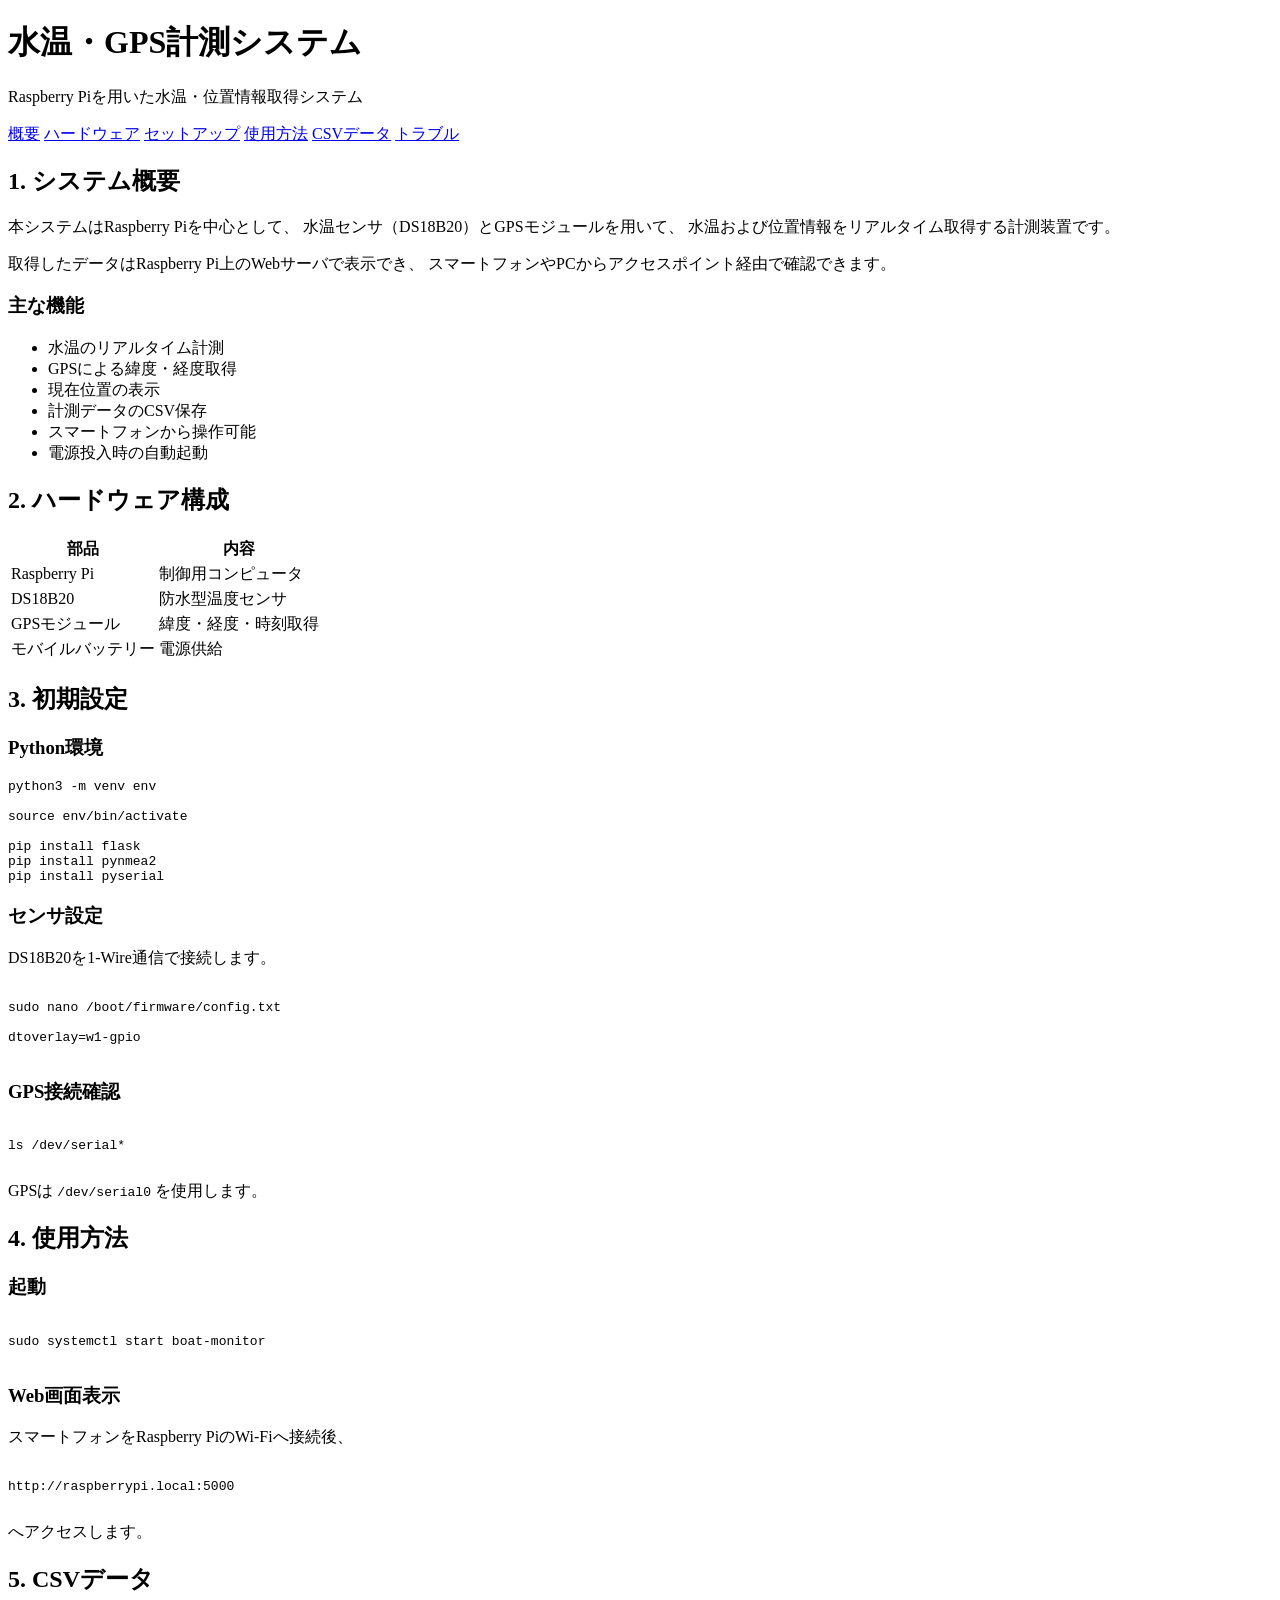
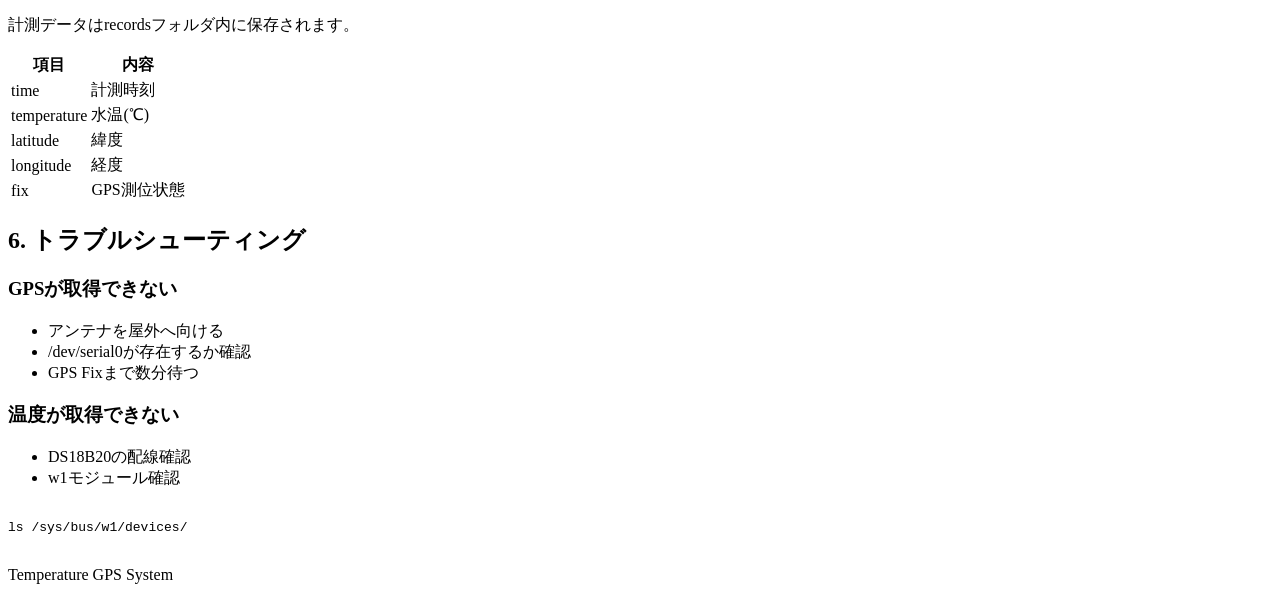
==== docs/index.html @ 9bcb3d68 "サイト作成 This file contains the complete HTML structure and content for the 水温・GPS計測システム説明書, including " ====
<!DOCTYPE html>
<html lang="ja">

<head>
<meta charset="UTF-8">
<meta name="viewport" content="width=device-width, initial-scale=1.0">

<title>
水温・GPS計測システム 説明書
</title>

<link rel="stylesheet" href="style.css">

</head>


<body>


<header>

<h1>
水温・GPS計測システム
</h1>

<p>
Raspberry Piを用いた水温・位置情報取得システム
</p>

</header>



<nav>

<a href="#overview">概要</a>
<a href="#hardware">ハードウェア</a>
<a href="#setup">セットアップ</a>
<a href="#operation">使用方法</a>
<a href="#csv">CSVデータ</a>
<a href="#trouble">トラブル</a>

</nav>




<section id="overview">

<h2>1. システム概要</h2>


<p>
本システムはRaspberry Piを中心として、
水温センサ（DS18B20）とGPSモジュールを用いて、
水温および位置情報をリアルタイム取得する計測装置です。
</p>


<p>
取得したデータはRaspberry Pi上のWebサーバで表示でき、
スマートフォンやPCからアクセスポイント経由で確認できます。
</p>


<h3>主な機能</h3>

<ul>

<li>水温のリアルタイム計測</li>

<li>GPSによる緯度・経度取得</li>

<li>現在位置の表示</li>

<li>計測データのCSV保存</li>

<li>スマートフォンから操作可能</li>

<li>電源投入時の自動起動</li>

</ul>


</section>





<section id="hardware">


<h2>2. ハードウェア構成</h2>


<table>

<tr>
<th>部品</th>
<th>内容</th>
</tr>


<tr>
<td>Raspberry Pi</td>
<td>制御用コンピュータ</td>
</tr>


<tr>
<td>DS18B20</td>
<td>防水型温度センサ</td>
</tr>


<tr>
<td>GPSモジュール</td>
<td>緯度・経度・時刻取得</td>
</tr>


<tr>
<td>モバイルバッテリー</td>
<td>電源供給</td>
</tr>


</table>


</section>





<section id="setup">


<h2>3. 初期設定</h2>


<h3>Python環境</h3>


<pre>
python3 -m venv env

source env/bin/activate

pip install flask
pip install pynmea2
pip install pyserial
</pre>



<h3>センサ設定</h3>

<p>
DS18B20を1-Wire通信で接続します。
</p>


<pre>

sudo nano /boot/firmware/config.txt

dtoverlay=w1-gpio

</pre>



<h3>GPS接続確認</h3>


<pre>

ls /dev/serial*

</pre>


GPSは
<code>/dev/serial0</code>
を使用します。


</section>






<section id="operation">


<h2>4. 使用方法</h2>


<h3>起動</h3>


<pre>

sudo systemctl start boat-monitor

</pre>


<h3>Web画面表示</h3>


<p>

スマートフォンをRaspberry PiのWi-Fiへ接続後、

</p>


<pre>

http://raspberrypi.local:5000

</pre>


へアクセスします。


</section>






<section id="csv">


<h2>5. CSVデータ</h2>


<p>
計測データはrecordsフォルダ内に保存されます。
</p>


<table>


<tr>
<th>項目</th>
<th>内容</th>
</tr>


<tr>
<td>time</td>
<td>計測時刻</td>
</tr>


<tr>
<td>temperature</td>
<td>水温(℃)</td>
</tr>


<tr>
<td>latitude</td>
<td>緯度</td>
</tr>


<tr>
<td>longitude</td>
<td>経度</td>
</tr>


<tr>
<td>fix</td>
<td>GPS測位状態</td>
</tr>


</table>


</section>






<section id="trouble">


<h2>6. トラブルシューティング</h2>


<h3>GPSが取得できない</h3>


<ul>

<li>アンテナを屋外へ向ける</li>

<li>/dev/serial0が存在するか確認</li>

<li>GPS Fixまで数分待つ</li>

</ul>



<h3>温度が取得できない</h3>


<ul>

<li>DS18B20の配線確認</li>

<li>w1モジュール確認</li>

</ul>



<pre>

ls /sys/bus/w1/devices/

</pre>



</section>




<footer>

<p>
Temperature GPS System
</p>

</footer>


</body>

</html>
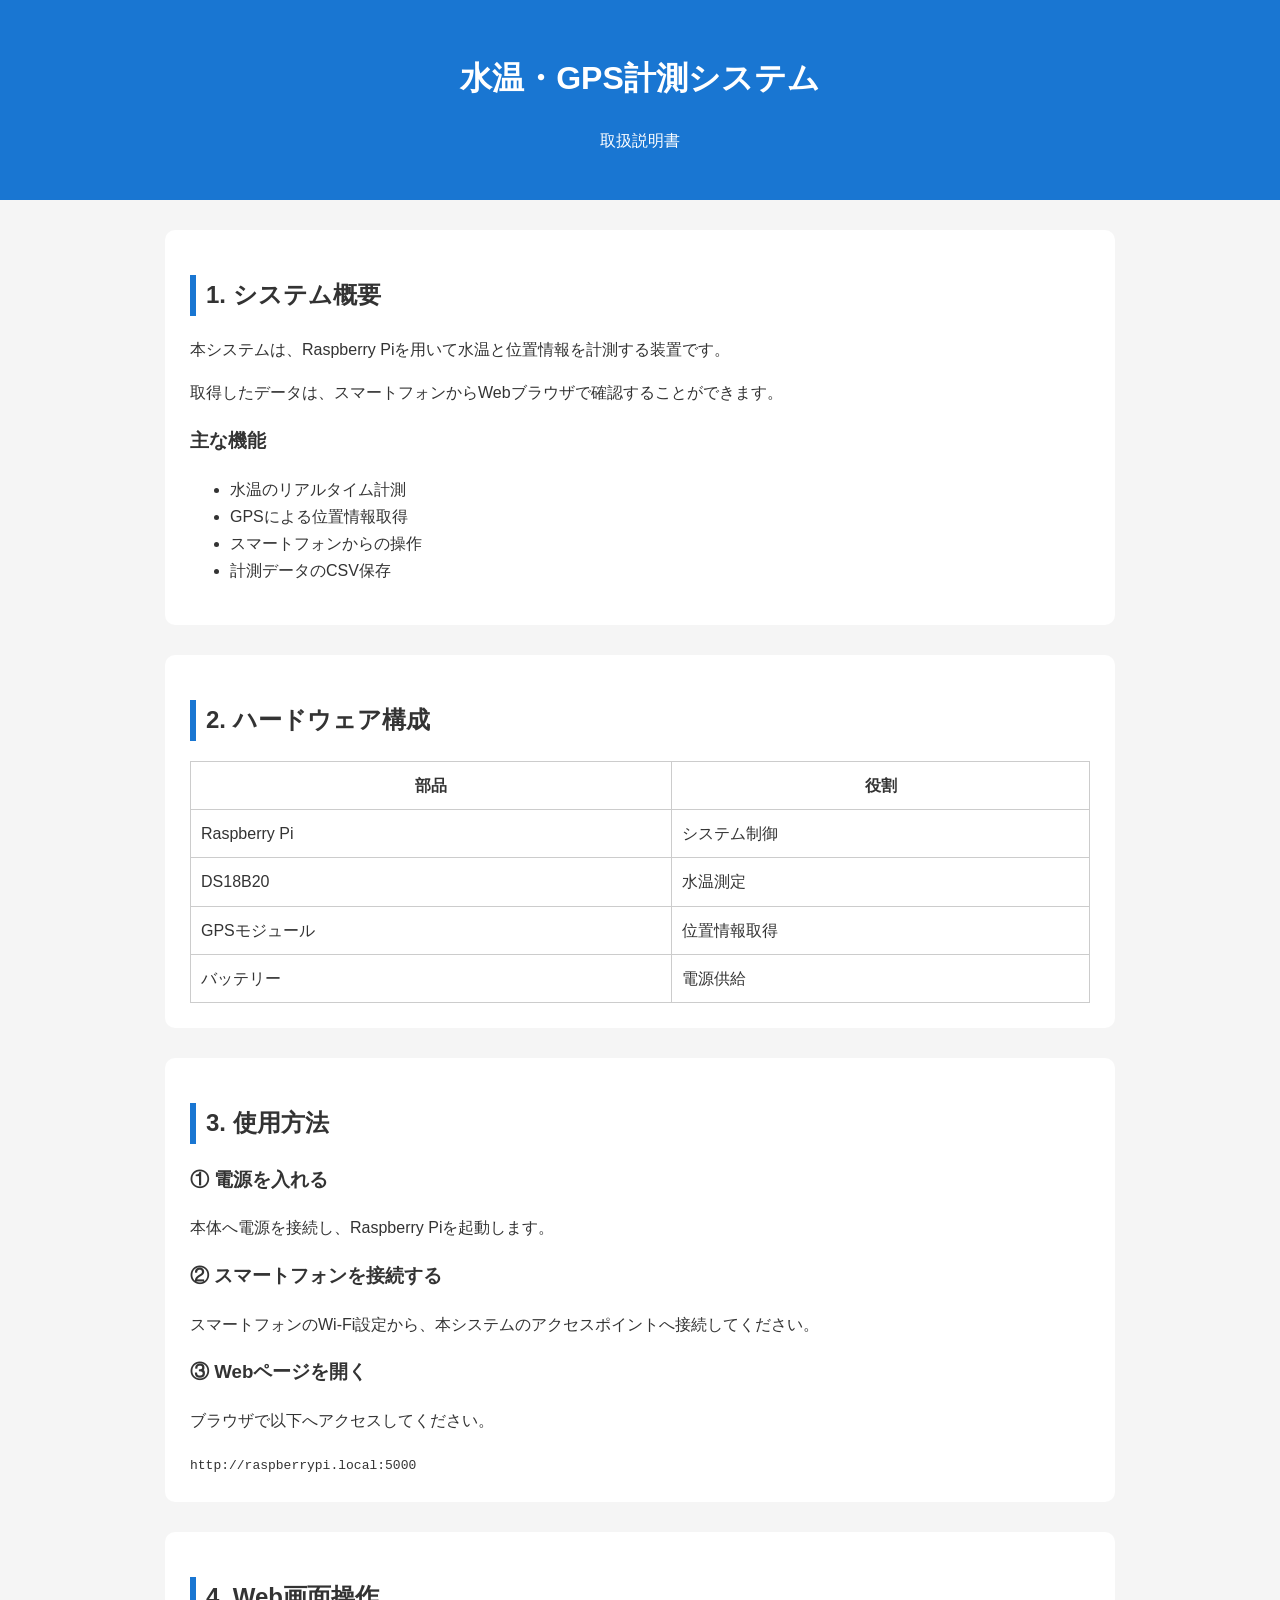
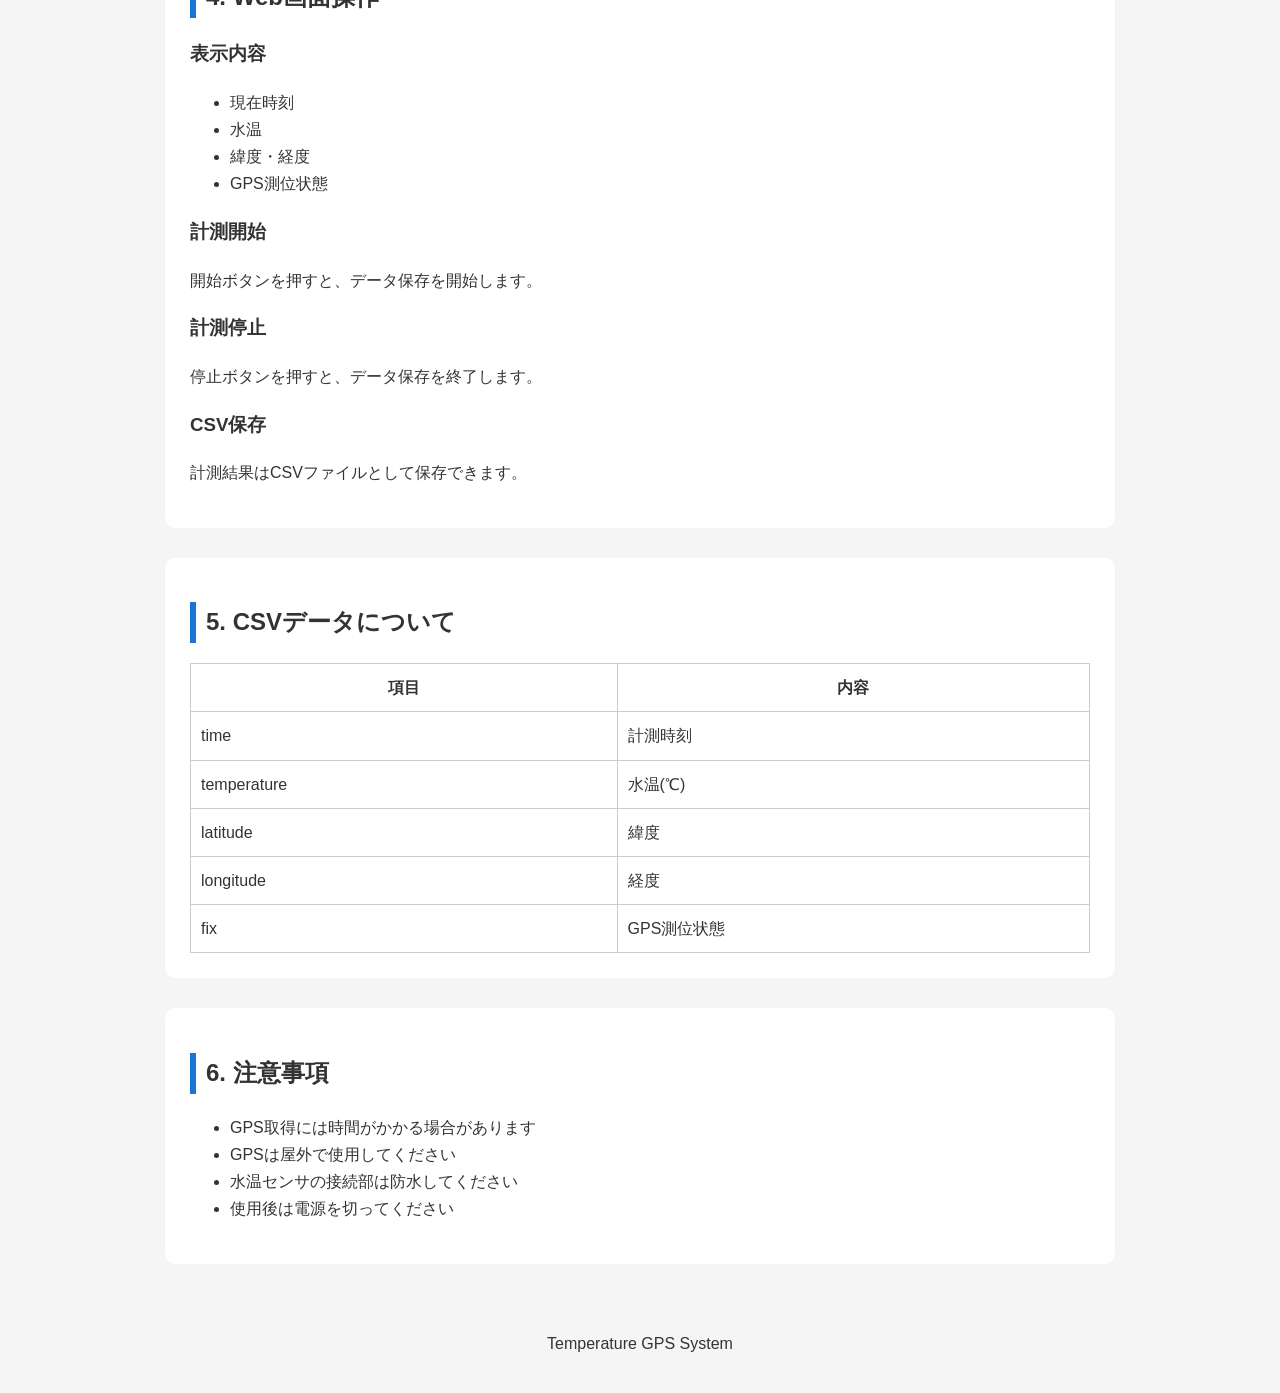
==== commit bd42b70d: "システムの説明から使用法の説明書へ変更" ====
--- a/docs/index.html
+++ b/docs/index.html
@@ -2,11 +2,12 @@
 <html lang="ja">
 
 <head>
+
 <meta charset="UTF-8">
 <meta name="viewport" content="width=device-width, initial-scale=1.0">
 
 <title>
-水温・GPS計測システム 説明書
+水温・GPS計測システム 取扱説明書
 </title>
 
 <link rel="stylesheet" href="style.css">
@@ -24,42 +25,28 @@
 </h1>
 
 <p>
-Raspberry Piを用いた水温・位置情報取得システム
+取扱説明書
 </p>
 
 </header>
 
 
 
-<nav>
-
-<a href="#overview">概要</a>
-<a href="#hardware">ハードウェア</a>
-<a href="#setup">セットアップ</a>
-<a href="#operation">使用方法</a>
-<a href="#csv">CSVデータ</a>
-<a href="#trouble">トラブル</a>
-
-</nav>
-
-
-
-
-<section id="overview">
+<main>
+
+
+<section>
 
 <h2>1. システム概要</h2>
 
 
 <p>
-本システムはRaspberry Piを中心として、
-水温センサ（DS18B20）とGPSモジュールを用いて、
-水温および位置情報をリアルタイム取得する計測装置です。
-</p>
-
-
-<p>
-取得したデータはRaspberry Pi上のWebサーバで表示でき、
-スマートフォンやPCからアクセスポイント経由で確認できます。
+本システムは、Raspberry Piを用いて水温と位置情報を計測する装置です。
+</p>
+
+
+<p>
+取得したデータは、スマートフォンからWebブラウザで確認することができます。
 </p>
 
 
@@ -69,16 +56,12 @@
 
 <li>水温のリアルタイム計測</li>
 
-<li>GPSによる緯度・経度取得</li>
-
-<li>現在位置の表示</li>
+<li>GPSによる位置情報取得</li>
+
+<li>スマートフォンからの操作</li>
 
 <li>計測データのCSV保存</li>
 
-<li>スマートフォンから操作可能</li>
-
-<li>電源投入時の自動起動</li>
-
 </ul>
 
 
@@ -88,203 +71,266 @@
 
 
 
-<section id="hardware">
-
+<section>
 
 <h2>2. ハードウェア構成</h2>
 
 
 <table>
 
-<tr>
-<th>部品</th>
-<th>内容</th>
-</tr>
-
-
-<tr>
-<td>Raspberry Pi</td>
-<td>制御用コンピュータ</td>
-</tr>
-
-
-<tr>
-<td>DS18B20</td>
-<td>防水型温度センサ</td>
-</tr>
-
-
-<tr>
-<td>GPSモジュール</td>
-<td>緯度・経度・時刻取得</td>
-</tr>
-
-
-<tr>
-<td>モバイルバッテリー</td>
-<td>電源供給</td>
+
+<tr>
+
+<th>
+部品
+</th>
+
+<th>
+役割
+</th>
+
+</tr>
+
+
+<tr>
+
+<td>
+Raspberry Pi
+</td>
+
+<td>
+システム制御
+</td>
+
+</tr>
+
+
+<tr>
+
+<td>
+DS18B20
+</td>
+
+<td>
+水温測定
+</td>
+
+</tr>
+
+
+<tr>
+
+<td>
+GPSモジュール
+</td>
+
+<td>
+位置情報取得
+</td>
+
+</tr>
+
+
+<tr>
+
+<td>
+バッテリー
+</td>
+
+<td>
+電源供給
+</td>
+
 </tr>
 
 
 </table>
 
 
-</section>
-
-
-
-
-
-<section id="setup">
-
-
-<h2>3. 初期設定</h2>
-
-
-<h3>Python環境</h3>
-
-
-<pre>
-python3 -m venv env
-
-source env/bin/activate
-
-pip install flask
-pip install pynmea2
-pip install pyserial
-</pre>
-
-
-
-<h3>センサ設定</h3>
-
-<p>
-DS18B20を1-Wire通信で接続します。
-</p>
-
-
-<pre>
-
-sudo nano /boot/firmware/config.txt
-
-dtoverlay=w1-gpio
-
-</pre>
-
-
-
-<h3>GPS接続確認</h3>
-
-
-<pre>
-
-ls /dev/serial*
-
-</pre>
-
-
-GPSは
-<code>/dev/serial0</code>
-を使用します。
-
-
-</section>
-
-
-
-
-
-
-<section id="operation">
-
-
-<h2>4. 使用方法</h2>
-
-
-<h3>起動</h3>
-
-
-<pre>
-
-sudo systemctl start boat-monitor
-
-</pre>
-
-
-<h3>Web画面表示</h3>
-
-
-<p>
-
-スマートフォンをRaspberry PiのWi-Fiへ接続後、
-
-</p>
-
-
-<pre>
-
+<!-- 後で装置写真を追加 -->
+
+
+</section>
+
+
+
+
+
+
+<section>
+
+<h2>3. 使用方法</h2>
+
+
+<h3>① 電源を入れる</h3>
+
+<p>
+本体へ電源を接続し、Raspberry Piを起動します。
+</p>
+
+
+
+<h3>② スマートフォンを接続する</h3>
+
+<p>
+スマートフォンのWi-Fi設定から、本システムのアクセスポイントへ接続してください。
+</p>
+
+
+
+<h3>③ Webページを開く</h3>
+
+<p>
+ブラウザで以下へアクセスしてください。
+</p>
+
+
+<code>
 http://raspberrypi.local:5000
-
-</pre>
-
-
-へアクセスします。
-
-
-</section>
-
-
-
-
-
-
-<section id="csv">
-
-
-<h2>5. CSVデータ</h2>
-
-
-<p>
-計測データはrecordsフォルダ内に保存されます。
-</p>
+</code>
+
+
+</section>
+
+
+
+
+
+
+<section>
+
+<h2>4. Web画面操作</h2>
+
+
+<h3>表示内容</h3>
+
+
+<ul>
+
+<li>現在時刻</li>
+
+<li>水温</li>
+
+<li>緯度・経度</li>
+
+<li>GPS測位状態</li>
+
+</ul>
+
+
+
+<h3>計測開始</h3>
+
+<p>
+開始ボタンを押すと、データ保存を開始します。
+</p>
+
+
+
+<h3>計測停止</h3>
+
+<p>
+停止ボタンを押すと、データ保存を終了します。
+</p>
+
+
+
+<h3>CSV保存</h3>
+
+<p>
+計測結果はCSVファイルとして保存できます。
+</p>
+
+
+</section>
+
+
+
+
+
+
+<section>
+
+<h2>5. CSVデータについて</h2>
 
 
 <table>
 
-
-<tr>
-<th>項目</th>
-<th>内容</th>
-</tr>
-
-
-<tr>
-<td>time</td>
-<td>計測時刻</td>
-</tr>
-
-
-<tr>
-<td>temperature</td>
-<td>水温(℃)</td>
-</tr>
-
-
-<tr>
-<td>latitude</td>
-<td>緯度</td>
-</tr>
-
-
-<tr>
-<td>longitude</td>
-<td>経度</td>
-</tr>
-
-
-<tr>
-<td>fix</td>
-<td>GPS測位状態</td>
+<tr>
+
+<th>
+項目
+</th>
+
+<th>
+内容
+</th>
+
+</tr>
+
+
+<tr>
+
+<td>
+time
+</td>
+
+<td>
+計測時刻
+</td>
+
+</tr>
+
+
+<tr>
+
+<td>
+temperature
+</td>
+
+<td>
+水温(℃)
+</td>
+
+</tr>
+
+
+<tr>
+
+<td>
+latitude
+</td>
+
+<td>
+緯度
+</td>
+
+</tr>
+
+
+<tr>
+
+<td>
+longitude
+</td>
+
+<td>
+経度
+</td>
+
+</tr>
+
+
+<tr>
+
+<td>
+fix
+</td>
+
+<td>
+GPS測位状態
+</td>
+
 </tr>
 
 
@@ -298,49 +344,42 @@
 
 
 
-<section id="trouble">
-
-
-<h2>6. トラブルシューティング</h2>
-
-
-<h3>GPSが取得できない</h3>
+
+<section>
+
+<h2>6. 注意事項</h2>
 
 
 <ul>
 
-<li>アンテナを屋外へ向ける</li>
-
-<li>/dev/serial0が存在するか確認</li>
-
-<li>GPS Fixまで数分待つ</li>
+<li>
+GPS取得には時間がかかる場合があります
+</li>
+
+
+<li>
+GPSは屋外で使用してください
+</li>
+
+
+<li>
+水温センサの接続部は防水してください
+</li>
+
+
+<li>
+使用後は電源を切ってください
+</li>
+
 
 </ul>
 
 
-
-<h3>温度が取得できない</h3>
-
-
-<ul>
-
-<li>DS18B20の配線確認</li>
-
-<li>w1モジュール確認</li>
-
-</ul>
-
-
-
-<pre>
-
-ls /sys/bus/w1/devices/
-
-</pre>
-
-
-
-</section>
+</section>
+
+
+
+</main>
 
 
 
@@ -354,6 +393,7 @@
 </footer>
 
 
+
 </body>
 
 </html>
--- a/docs/style.css
+++ b/docs/style.css
@@ -0,0 +1,122 @@
+body{
+
+font-family:
+"Helvetica Neue",
+Arial,
+sans-serif;
+
+line-height:1.7;
+
+margin:0;
+
+background:#f5f5f5;
+
+color:#333;
+
+}
+
+
+header{
+
+background:#1976d2;
+
+color:white;
+
+padding:30px;
+
+text-align:center;
+
+}
+
+
+
+nav{
+
+background:white;
+
+padding:15px;
+
+text-align:center;
+
+}
+
+
+nav a{
+
+margin:15px;
+
+text-decoration:none;
+
+color:#1976d2;
+
+}
+
+
+
+section{
+
+background:white;
+
+margin:30px auto;
+
+padding:25px;
+
+max-width:900px;
+
+border-radius:10px;
+
+}
+
+
+
+h2{
+
+border-left:6px solid #1976d2;
+
+padding-left:10px;
+
+}
+
+
+
+table{
+
+border-collapse:collapse;
+
+width:100%;
+
+}
+
+
+
+th,td{
+
+border:1px solid #ccc;
+
+padding:10px;
+
+}
+
+
+
+pre{
+
+background:#222;
+
+color:#eee;
+
+padding:15px;
+
+overflow:auto;
+
+}
+
+
+
+footer{
+
+text-align:center;
+
+padding:20px;
+
+}
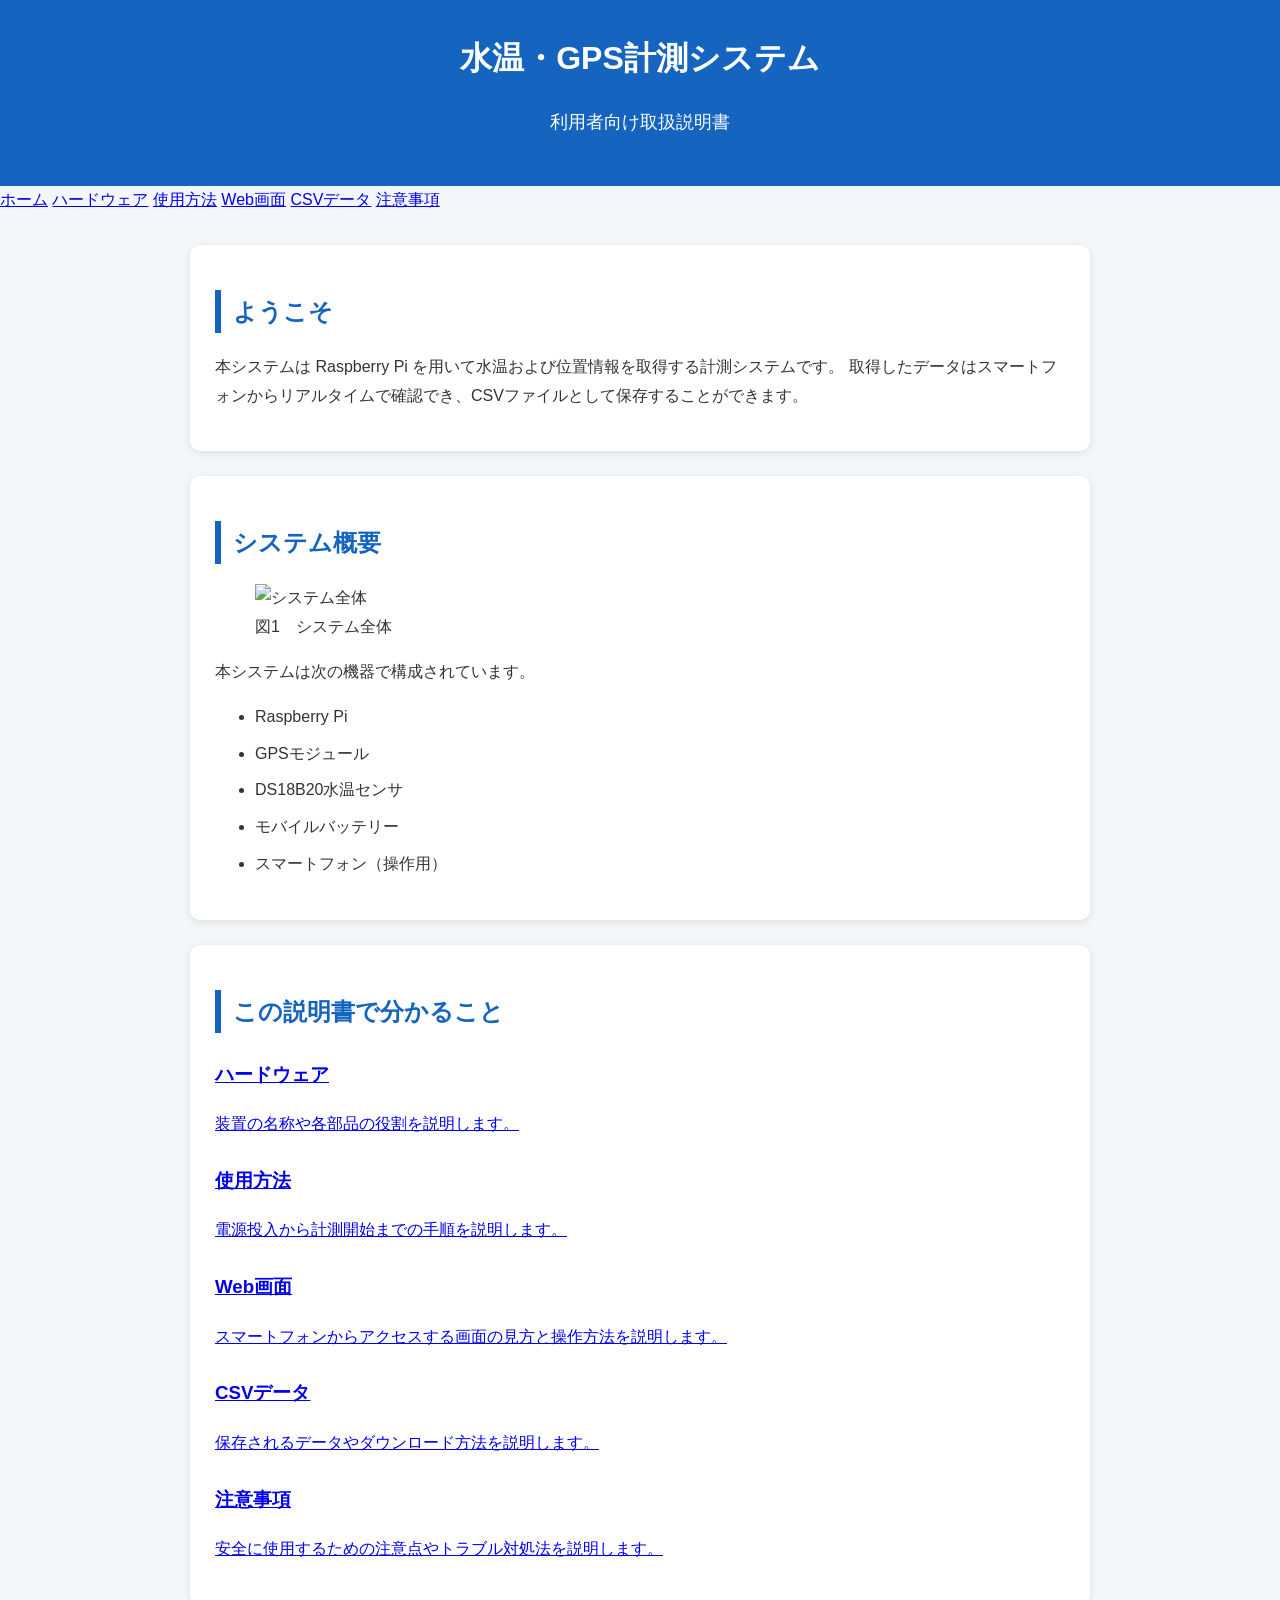
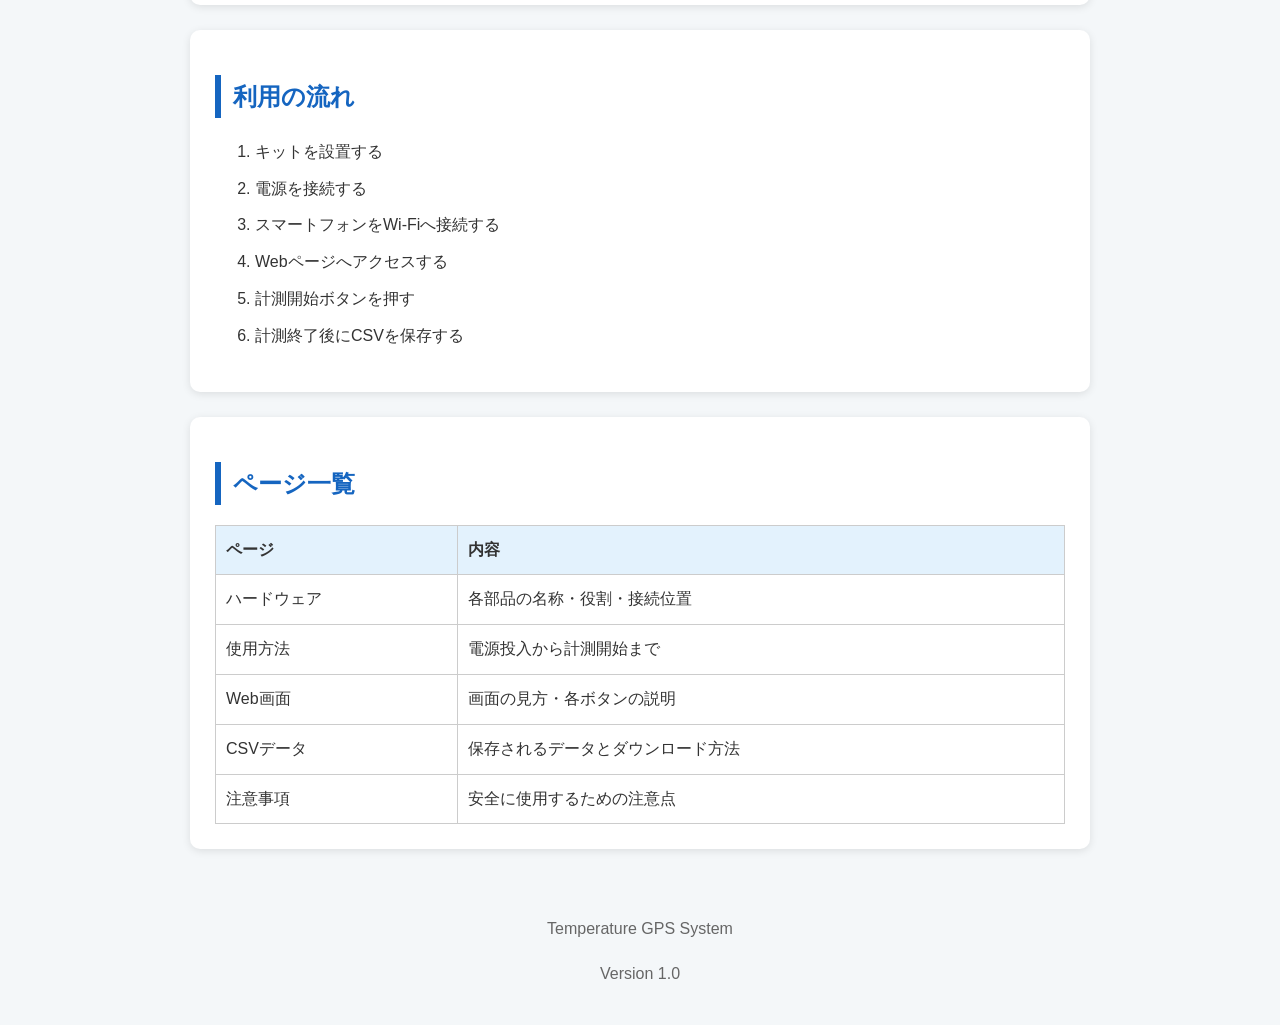
==== commit aa3c4941: "ページ分割版への変更 Updated the title and various sections in the documentation to improve clarity and accura" ====
--- a/docs/index.html
+++ b/docs/index.html
@@ -6,394 +6,271 @@
 <meta charset="UTF-8">
 <meta name="viewport" content="width=device-width, initial-scale=1.0">
 
-<title>
-水温・GPS計測システム 取扱説明書
-</title>
+<title>水温・GPS計測システム 取扱説明書</title>
 
 <link rel="stylesheet" href="style.css">
 
 </head>
 
-
 <body>
 
-
 <header>
 
-<h1>
-水温・GPS計測システム
-</h1>
-
-<p>
-取扱説明書
-</p>
+<h1>水温・GPS計測システム</h1>
+
+<p>利用者向け取扱説明書</p>
 
 </header>
 
 
+<nav>
+
+<a href="index.html">ホーム</a>
+
+<a href="hardware.html">ハードウェア</a>
+
+<a href="operation.html">使用方法</a>
+
+<a href="web.html">Web画面</a>
+
+<a href="csv.html">CSVデータ</a>
+
+<a href="caution.html">注意事項</a>
+
+</nav>
+
 
 <main>
 
-
-<section>
-
-<h2>1. システム概要</h2>
-
-
-<p>
-本システムは、Raspberry Piを用いて水温と位置情報を計測する装置です。
-</p>
-
-
-<p>
-取得したデータは、スマートフォンからWebブラウザで確認することができます。
-</p>
-
-
-<h3>主な機能</h3>
+<section>
+
+<h2>ようこそ</h2>
+
+<p>
+
+本システムは Raspberry Pi を用いて水温および位置情報を取得する計測システムです。
+
+取得したデータはスマートフォンからリアルタイムで確認でき、CSVファイルとして保存することができます。
+
+</p>
+
+</section>
+
+
+<section>
+
+<h2>システム概要</h2>
+
+<figure>
+
+<img src="images/system.jpg" alt="システム全体">
+
+<figcaption>
+
+図1　システム全体
+
+</figcaption>
+
+</figure>
+
+<p>
+
+本システムは次の機器で構成されています。
+
+</p>
 
 <ul>
 
-<li>水温のリアルタイム計測</li>
-
-<li>GPSによる位置情報取得</li>
-
-<li>スマートフォンからの操作</li>
-
-<li>計測データのCSV保存</li>
+<li>Raspberry Pi</li>
+
+<li>GPSモジュール</li>
+
+<li>DS18B20水温センサ</li>
+
+<li>モバイルバッテリー</li>
+
+<li>スマートフォン（操作用）</li>
 
 </ul>
 
-
-</section>
-
-
-
-
-
-<section>
-
-<h2>2. ハードウェア構成</h2>
-
+</section>
+
+
+<section>
+
+<h2>この説明書で分かること</h2>
+
+<div class="menu-grid">
+
+<a class="menu-card" href="hardware.html">
+
+<h3>ハードウェア</h3>
+
+<p>
+
+装置の名称や各部品の役割を説明します。
+
+</p>
+
+</a>
+
+
+<a class="menu-card" href="operation.html">
+
+<h3>使用方法</h3>
+
+<p>
+
+電源投入から計測開始までの手順を説明します。
+
+</p>
+
+</a>
+
+
+<a class="menu-card" href="web.html">
+
+<h3>Web画面</h3>
+
+<p>
+
+スマートフォンからアクセスする画面の見方と操作方法を説明します。
+
+</p>
+
+</a>
+
+
+<a class="menu-card" href="csv.html">
+
+<h3>CSVデータ</h3>
+
+<p>
+
+保存されるデータやダウンロード方法を説明します。
+
+</p>
+
+</a>
+
+
+<a class="menu-card" href="caution.html">
+
+<h3>注意事項</h3>
+
+<p>
+
+安全に使用するための注意点やトラブル対処法を説明します。
+
+</p>
+
+</a>
+
+</div>
+
+</section>
+
+
+<section>
+
+<h2>利用の流れ</h2>
+
+<ol>
+
+<li>キットを設置する</li>
+
+<li>電源を接続する</li>
+
+<li>スマートフォンをWi-Fiへ接続する</li>
+
+<li>Webページへアクセスする</li>
+
+<li>計測開始ボタンを押す</li>
+
+<li>計測終了後にCSVを保存する</li>
+
+</ol>
+
+</section>
+
+
+<section>
+
+<h2>ページ一覧</h2>
 
 <table>
 
-
-<tr>
-
-<th>
-部品
-</th>
-
-<th>
-役割
-</th>
-
-</tr>
-
-
-<tr>
-
-<td>
-Raspberry Pi
-</td>
-
-<td>
-システム制御
-</td>
-
-</tr>
-
-
-<tr>
-
-<td>
-DS18B20
-</td>
-
-<td>
-水温測定
-</td>
-
-</tr>
-
-
-<tr>
-
-<td>
-GPSモジュール
-</td>
-
-<td>
-位置情報取得
-</td>
-
-</tr>
-
-
-<tr>
-
-<td>
-バッテリー
-</td>
-
-<td>
-電源供給
-</td>
-
-</tr>
-
+<tr>
+
+<th>ページ</th>
+
+<th>内容</th>
+
+</tr>
+
+<tr>
+
+<td>ハードウェア</td>
+
+<td>各部品の名称・役割・接続位置</td>
+
+</tr>
+
+<tr>
+
+<td>使用方法</td>
+
+<td>電源投入から計測開始まで</td>
+
+</tr>
+
+<tr>
+
+<td>Web画面</td>
+
+<td>画面の見方・各ボタンの説明</td>
+
+</tr>
+
+<tr>
+
+<td>CSVデータ</td>
+
+<td>保存されるデータとダウンロード方法</td>
+
+</tr>
+
+<tr>
+
+<td>注意事項</td>
+
+<td>安全に使用するための注意点</td>
+
+</tr>
 
 </table>
 
-
-<!-- 後で装置写真を追加 -->
-
-
-</section>
-
-
-
-
-
-
-<section>
-
-<h2>3. 使用方法</h2>
-
-
-<h3>① 電源を入れる</h3>
-
-<p>
-本体へ電源を接続し、Raspberry Piを起動します。
-</p>
-
-
-
-<h3>② スマートフォンを接続する</h3>
-
-<p>
-スマートフォンのWi-Fi設定から、本システムのアクセスポイントへ接続してください。
-</p>
-
-
-
-<h3>③ Webページを開く</h3>
-
-<p>
-ブラウザで以下へアクセスしてください。
-</p>
-
-
-<code>
-http://raspberrypi.local:5000
-</code>
-
-
-</section>
-
-
-
-
-
-
-<section>
-
-<h2>4. Web画面操作</h2>
-
-
-<h3>表示内容</h3>
-
-
-<ul>
-
-<li>現在時刻</li>
-
-<li>水温</li>
-
-<li>緯度・経度</li>
-
-<li>GPS測位状態</li>
-
-</ul>
-
-
-
-<h3>計測開始</h3>
-
-<p>
-開始ボタンを押すと、データ保存を開始します。
-</p>
-
-
-
-<h3>計測停止</h3>
-
-<p>
-停止ボタンを押すと、データ保存を終了します。
-</p>
-
-
-
-<h3>CSV保存</h3>
-
-<p>
-計測結果はCSVファイルとして保存できます。
-</p>
-
-
-</section>
-
-
-
-
-
-
-<section>
-
-<h2>5. CSVデータについて</h2>
-
-
-<table>
-
-<tr>
-
-<th>
-項目
-</th>
-
-<th>
-内容
-</th>
-
-</tr>
-
-
-<tr>
-
-<td>
-time
-</td>
-
-<td>
-計測時刻
-</td>
-
-</tr>
-
-
-<tr>
-
-<td>
-temperature
-</td>
-
-<td>
-水温(℃)
-</td>
-
-</tr>
-
-
-<tr>
-
-<td>
-latitude
-</td>
-
-<td>
-緯度
-</td>
-
-</tr>
-
-
-<tr>
-
-<td>
-longitude
-</td>
-
-<td>
-経度
-</td>
-
-</tr>
-
-
-<tr>
-
-<td>
-fix
-</td>
-
-<td>
-GPS測位状態
-</td>
-
-</tr>
-
-
-</table>
-
-
-</section>
-
-
-
-
-
-
-
-<section>
-
-<h2>6. 注意事項</h2>
-
-
-<ul>
-
-<li>
-GPS取得には時間がかかる場合があります
-</li>
-
-
-<li>
-GPSは屋外で使用してください
-</li>
-
-
-<li>
-水温センサの接続部は防水してください
-</li>
-
-
-<li>
-使用後は電源を切ってください
-</li>
-
-
-</ul>
-
-
-</section>
-
-
+</section>
 
 </main>
 
 
-
-
 <footer>
 
 <p>
+
 Temperature GPS System
+
+</p>
+
+<p>
+
+Version 1.0
+
 </p>
 
 </footer>
 
-
-
 </body>
 
 </html>
--- a/docs/style.css
+++ b/docs/style.css
@@ -1,122 +1,169 @@
-body{
+body {
 
-font-family:
-"Helvetica Neue",
-Arial,
-sans-serif;
+    font-family:
+        "メイリオ",
+        "Hiragino Kaku Gothic ProN",
+        Arial,
+        sans-serif;
 
-line-height:1.7;
+    line-height: 1.8;
 
-margin:0;
+    margin: 0;
 
-background:#f5f5f5;
+    background-color: #f4f7f9;
 
-color:#333;
-
-}
-
-
-header{
-
-background:#1976d2;
-
-color:white;
-
-padding:30px;
-
-text-align:center;
+    color: #333;
 
 }
 
 
 
-nav{
+header {
 
-background:white;
+    background-color: #1565c0;
 
-padding:15px;
+    color: white;
 
-text-align:center;
+    text-align: center;
 
-}
-
-
-nav a{
-
-margin:15px;
-
-text-decoration:none;
-
-color:#1976d2;
+    padding: 30px 20px;
 
 }
 
 
 
-section{
+header h1 {
 
-background:white;
+    margin: 0;
 
-margin:30px auto;
-
-padding:25px;
-
-max-width:900px;
-
-border-radius:10px;
+    font-size: 32px;
 
 }
 
 
 
-h2{
+header p {
 
-border-left:6px solid #1976d2;
-
-padding-left:10px;
+    font-size: 18px;
 
 }
 
 
 
-table{
 
-border-collapse:collapse;
+main {
 
-width:100%;
+    max-width: 900px;
+
+    margin: 30px auto;
+
+    padding: 0 20px;
 
 }
 
 
 
-th,td{
 
-border:1px solid #ccc;
+section {
 
-padding:10px;
+    background-color: white;
+
+    padding: 25px;
+
+    margin-bottom: 25px;
+
+    border-radius: 10px;
+
+    box-shadow: 0 2px 8px rgba(0,0,0,0.1);
 
 }
 
 
 
-pre{
 
-background:#222;
+h2 {
 
-color:#eee;
+    border-left: 6px solid #1565c0;
 
-padding:15px;
+    padding-left: 12px;
 
-overflow:auto;
+    color: #1565c0;
 
 }
 
 
 
-footer{
+h3 {
 
-text-align:center;
-
-padding:20px;
+    margin-top: 25px;
 
 }
+
+
+
+table {
+
+    width: 100%;
+
+    border-collapse: collapse;
+
+    margin-top: 15px;
+
+}
+
+
+
+th {
+
+    background-color: #e3f2fd;
+
+}
+
+
+
+th, td {
+
+    border: 1px solid #ccc;
+
+    padding: 10px;
+
+    text-align: left;
+
+}
+
+
+
+code {
+
+    display: inline-block;
+
+    background-color: #eee;
+
+    padding: 10px;
+
+    border-radius: 5px;
+
+    font-size: 16px;
+
+}
+
+
+
+
+li {
+
+    margin-bottom: 8px;
+
+}
+
+
+
+footer {
+
+    text-align: center;
+
+    padding: 20px;
+
+    color: #666;
+
+}
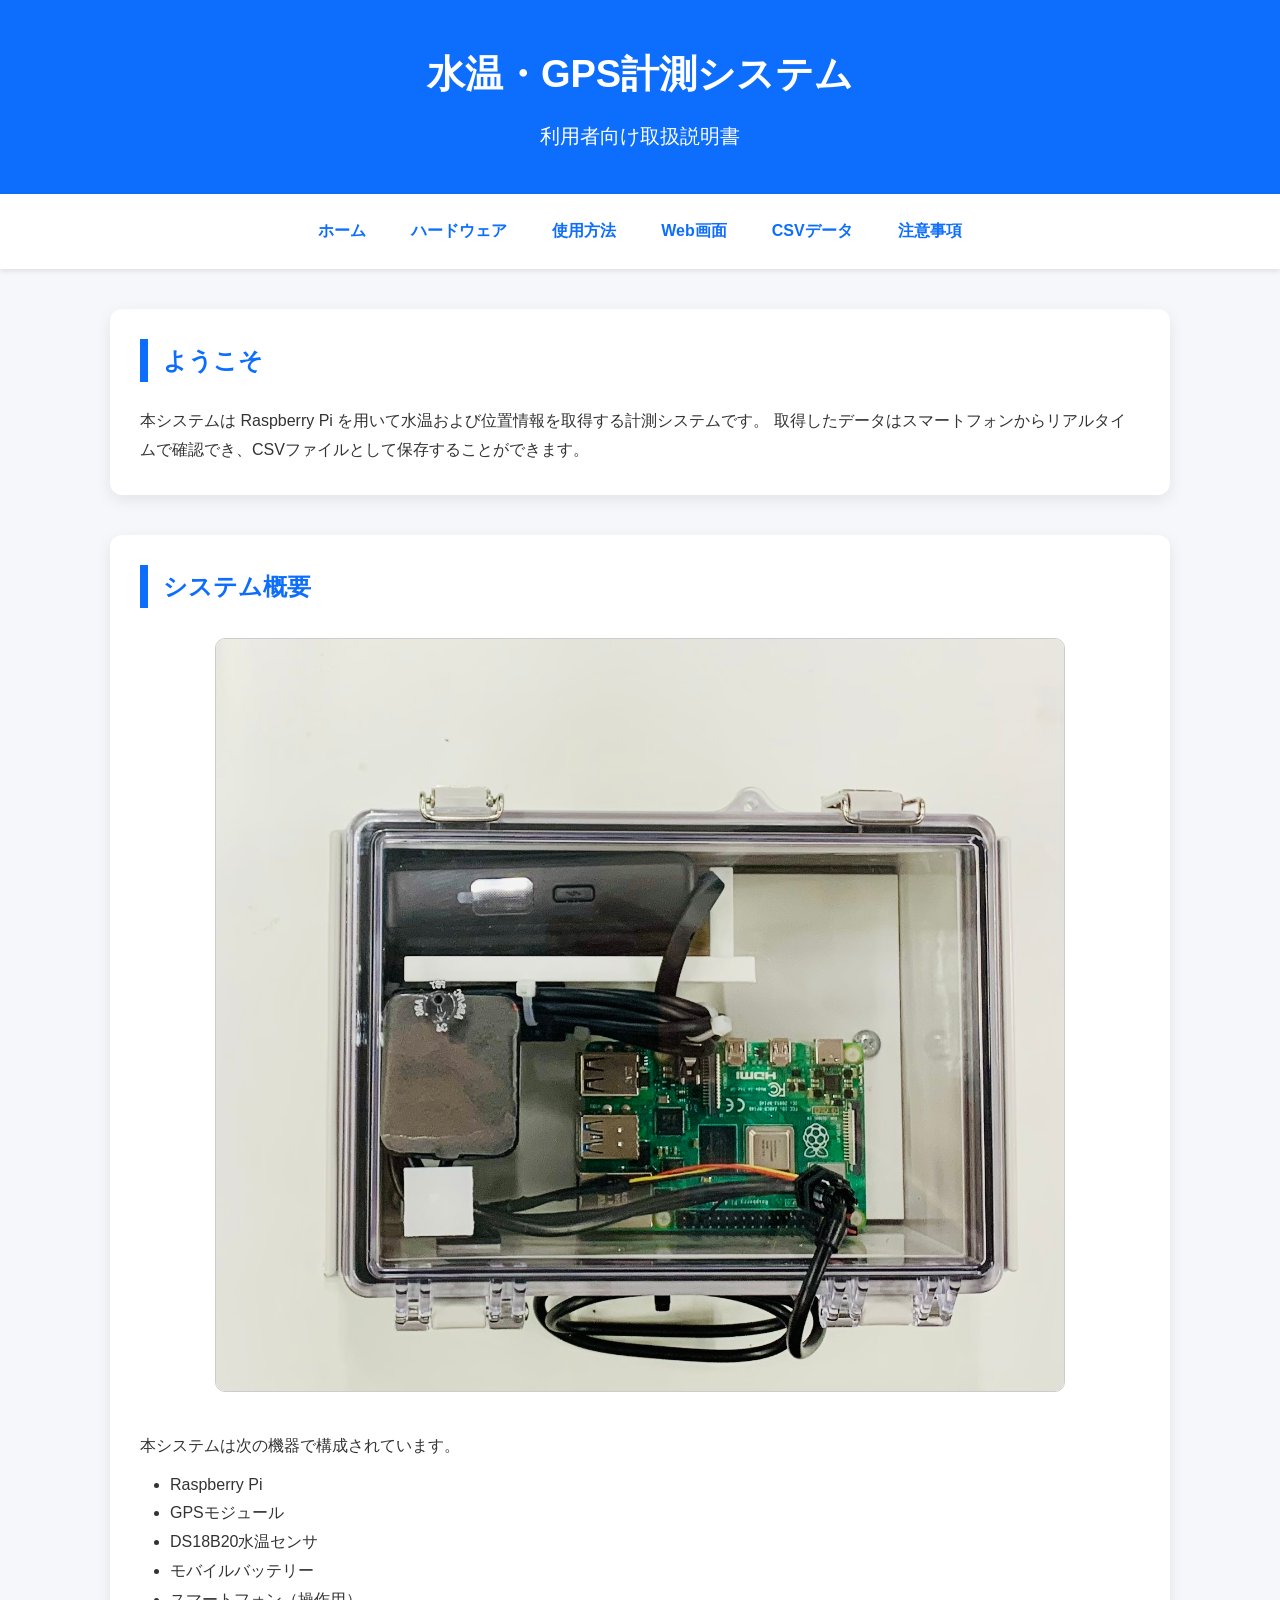
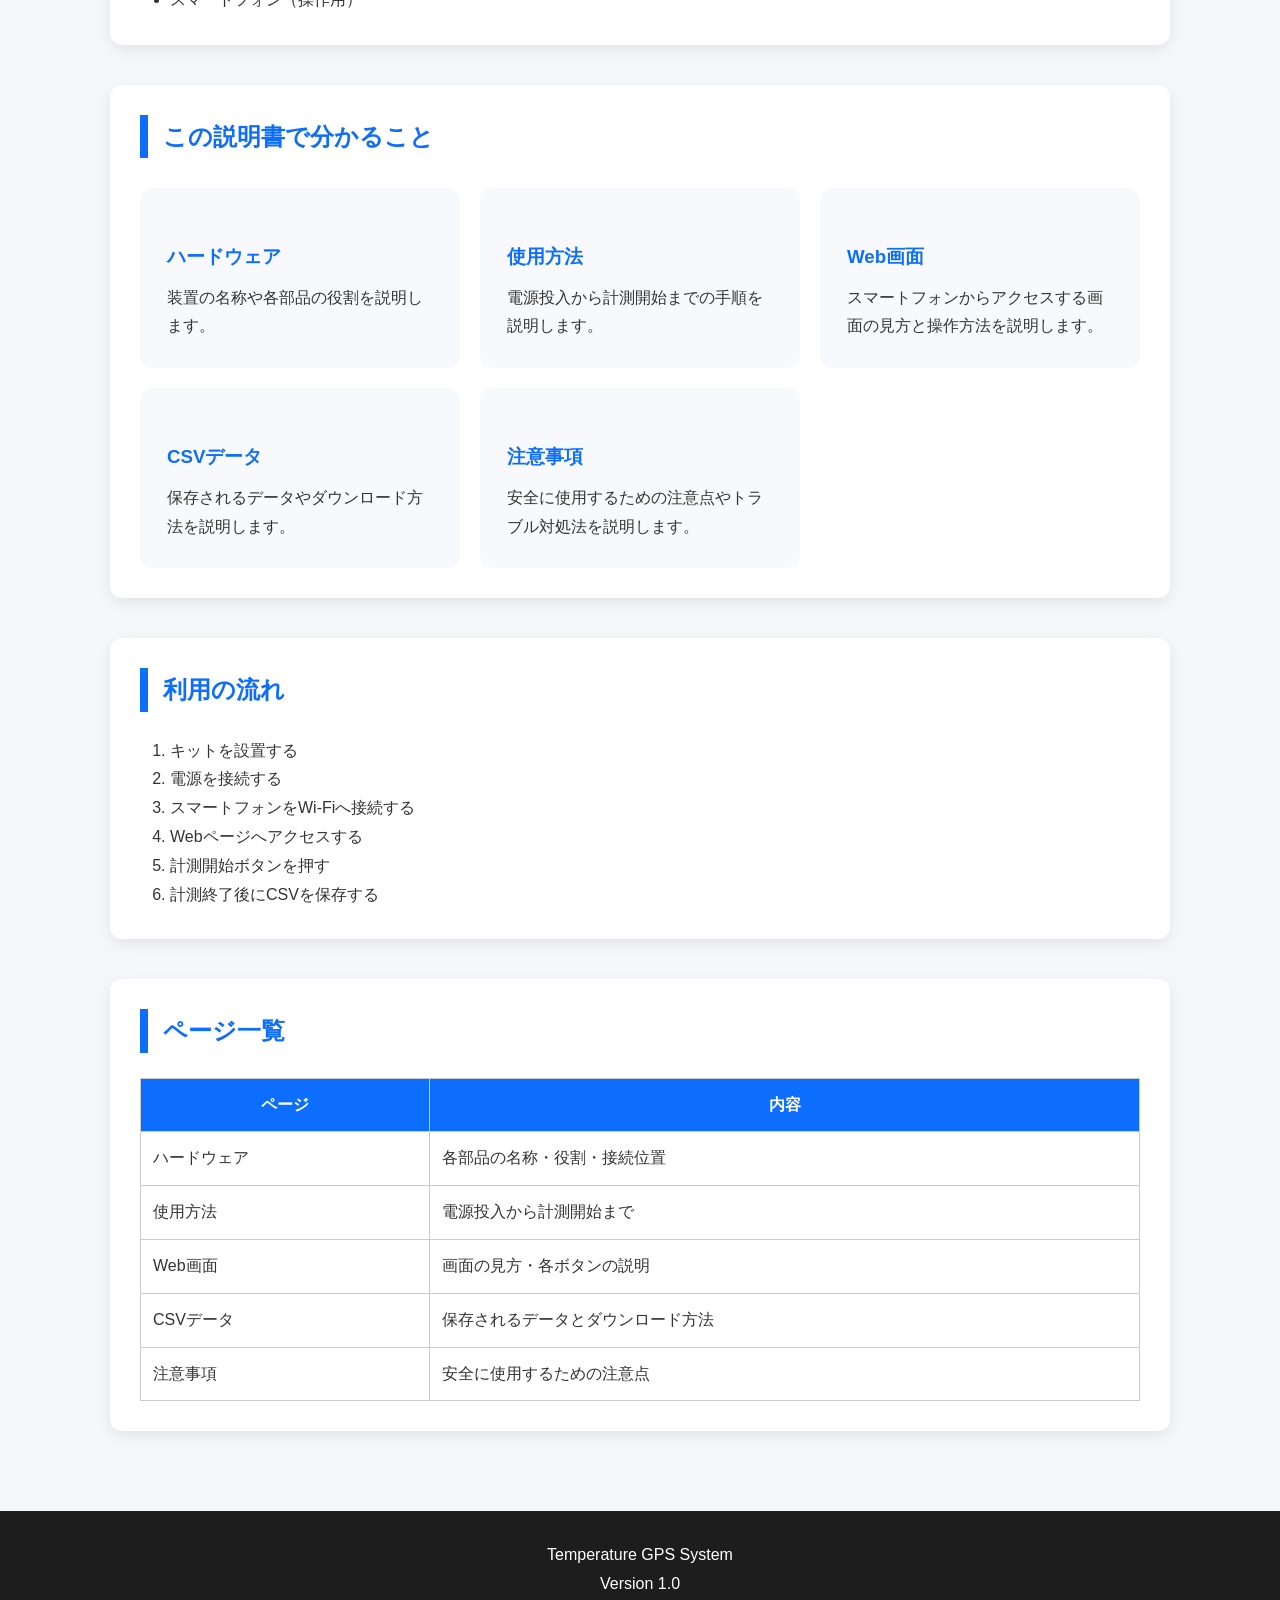
==== commit c3af32e9: "Update index.html" ====
--- a/docs/index.html
+++ b/docs/index.html
@@ -67,7 +67,7 @@
 
 <figcaption>
 
-図1　システム全体
+<!--図1　システム全体-->
 
 </figcaption>
 
--- a/docs/style.css
+++ b/docs/style.css
@@ -1,169 +1,392 @@
-body {
+/* ===========================
+   基本設定
+=========================== */
+
+*{
+    margin:0;
+    padding:0;
+    box-sizing:border-box;
+}
+
+body{
 
     font-family:
-        "メイリオ",
-        "Hiragino Kaku Gothic ProN",
-        Arial,
-        sans-serif;
-
-    line-height: 1.8;
-
-    margin: 0;
-
-    background-color: #f4f7f9;
-
-    color: #333;
-
-}
-
-
-
-header {
-
-    background-color: #1565c0;
-
-    color: white;
-
-    text-align: center;
-
-    padding: 30px 20px;
-
-}
-
-
-
-header h1 {
-
-    margin: 0;
-
-    font-size: 32px;
-
-}
-
-
-
-header p {
-
-    font-size: 18px;
-
-}
-
-
-
-
-main {
-
-    max-width: 900px;
-
-    margin: 30px auto;
-
-    padding: 0 20px;
-
-}
-
-
-
-
-section {
-
-    background-color: white;
-
-    padding: 25px;
-
-    margin-bottom: 25px;
-
-    border-radius: 10px;
-
-    box-shadow: 0 2px 8px rgba(0,0,0,0.1);
-
-}
-
-
-
-
-h2 {
-
-    border-left: 6px solid #1565c0;
-
-    padding-left: 12px;
-
-    color: #1565c0;
-
-}
-
-
-
-h3 {
-
-    margin-top: 25px;
-
-}
-
-
-
-table {
-
-    width: 100%;
-
-    border-collapse: collapse;
-
-    margin-top: 15px;
-
-}
-
-
-
-th {
-
-    background-color: #e3f2fd;
-
-}
-
-
-
-th, td {
-
-    border: 1px solid #ccc;
-
-    padding: 10px;
-
-    text-align: left;
-
-}
-
-
-
-code {
-
-    display: inline-block;
-
-    background-color: #eee;
-
-    padding: 10px;
-
-    border-radius: 5px;
-
-    font-size: 16px;
-
-}
-
-
-
-
-li {
-
-    margin-bottom: 8px;
-
-}
-
-
-
-footer {
-
-    text-align: center;
-
-    padding: 20px;
-
-    color: #666;
-
-}
+    "Yu Gothic",
+    "Meiryo",
+    sans-serif;
+
+    background:#f5f7fa;
+
+    color:#333;
+
+    line-height:1.8;
+
+}
+
+
+/* ===========================
+   ヘッダー
+=========================== */
+
+header{
+
+    background:#0d6efd;
+
+    color:white;
+
+    text-align:center;
+
+    padding:40px 20px;
+
+}
+
+header h1{
+
+    font-size:38px;
+
+    margin-bottom:10px;
+
+}
+
+header p{
+
+    font-size:20px;
+
+}
+
+
+/* ===========================
+   ナビゲーション
+=========================== */
+
+nav{
+
+    background:#ffffff;
+
+    display:flex;
+
+    justify-content:center;
+
+    flex-wrap:wrap;
+
+    gap:15px;
+
+    padding:15px;
+
+    box-shadow:0 2px 5px rgba(0,0,0,.1);
+
+    position:sticky;
+
+    top:0;
+
+    z-index:1000;
+
+}
+
+nav a{
+
+    text-decoration:none;
+
+    color:#0d6efd;
+
+    font-weight:bold;
+
+    padding:8px 15px;
+
+    border-radius:6px;
+
+    transition:.3s;
+
+}
+
+nav a:hover{
+
+    background:#0d6efd;
+
+    color:white;
+
+}
+
+
+/* ===========================
+   本文
+=========================== */
+
+main{
+
+    max-width:1100px;
+
+    margin:auto;
+
+    padding:40px 20px;
+
+}
+
+
+/* ===========================
+   セクション
+=========================== */
+
+section{
+
+    background:white;
+
+    margin-bottom:40px;
+
+    padding:30px;
+
+    border-radius:12px;
+
+    box-shadow:0 5px 15px rgba(0,0,0,.08);
+
+}
+
+section h2{
+
+    border-left:8px solid #0d6efd;
+
+    padding-left:15px;
+
+    margin-bottom:25px;
+
+    color:#0d6efd;
+
+}
+
+section h3{
+
+    margin-top:25px;
+
+    margin-bottom:10px;
+
+}
+
+
+/* ===========================
+   画像
+=========================== */
+
+figure{
+
+    margin:30px auto;
+
+    text-align:center;
+
+}
+
+figure img{
+
+    width:100%;
+
+    max-width:850px;
+
+    border-radius:10px;
+
+    border:1px solid #ccc;
+
+}
+
+figcaption{
+
+    margin-top:10px;
+
+    color:#666;
+
+}
+
+
+/* ===========================
+   テーブル
+=========================== */
+
+table{
+
+    width:100%;
+
+    border-collapse:collapse;
+
+    margin-top:20px;
+
+}
+
+th{
+
+    background:#0d6efd;
+
+    color:white;
+
+}
+
+th,td{
+
+    border:1px solid #ccc;
+
+    padding:12px;
+
+}
+
+
+/* ===========================
+   箇条書き
+=========================== */
+
+ul,ol{
+
+    margin-left:30px;
+
+    margin-top:10px;
+
+}
+
+
+/* ===========================
+   コード表示
+=========================== */
+
+code{
+
+    display:block;
+
+    background:#222;
+
+    color:#fff;
+
+    padding:15px;
+
+    border-radius:8px;
+
+    margin:20px 0;
+
+    overflow-x:auto;
+
+}
+
+
+/* ===========================
+   カード
+=========================== */
+
+.menu-grid{
+
+    display:grid;
+
+    grid-template-columns:repeat(auto-fit,minmax(250px,1fr));
+
+    gap:20px;
+
+    margin-top:30px;
+
+}
+
+.menu-card{
+
+    text-decoration:none;
+
+    color:#333;
+
+    background:#f8f9fc;
+
+    border-radius:12px;
+
+    padding:25px;
+
+    transition:.3s;
+
+    border:2px solid transparent;
+
+}
+
+.menu-card:hover{
+
+    transform:translateY(-6px);
+
+    border-color:#0d6efd;
+
+    box-shadow:0 8px 20px rgba(0,0,0,.15);
+
+}
+
+.menu-card h3{
+
+    color:#0d6efd;
+
+    margin-bottom:10px;
+
+}
+
+
+/* ===========================
+   フッター
+=========================== */
+
+footer{
+
+    background:#1d1d1d;
+
+    color:white;
+
+    text-align:center;
+
+    padding:30px;
+
+}
+
+
+/* ===========================
+   ボタン
+=========================== */
+
+.button{
+
+    display:inline-block;
+
+    background:#0d6efd;
+
+    color:white;
+
+    text-decoration:none;
+
+    padding:12px 25px;
+
+    border-radius:8px;
+
+}
+
+.button:hover{
+
+    background:#0056d6;
+
+}
+
+
+/* ===========================
+   レスポンシブ
+=========================== */
+
+@media (max-width:700px){
+
+header h1{
+
+    font-size:28px;
+
+}
+
+nav{
+
+    flex-direction:column;
+
+}
+
+main{
+
+    padding:20px 10px;
+
+}
+
+section{
+
+    padding:20px;
+
+}
+
+}
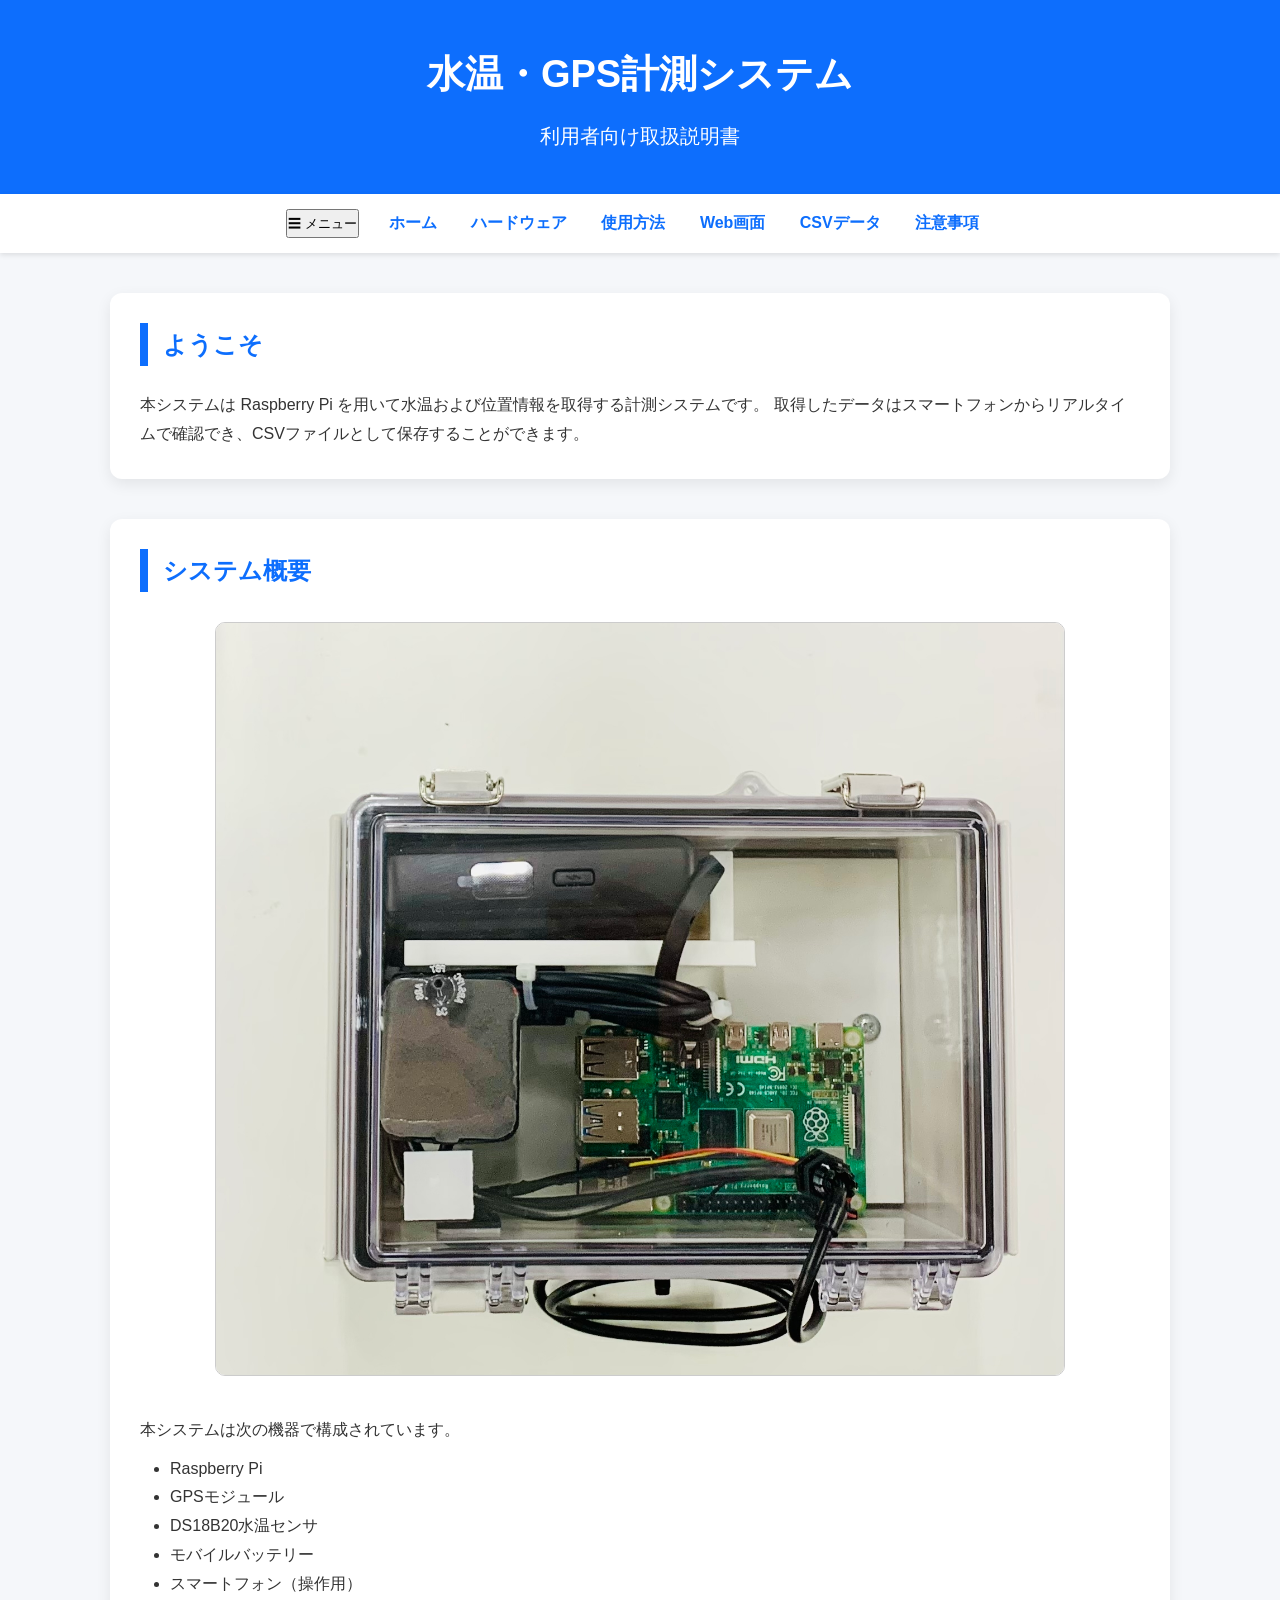
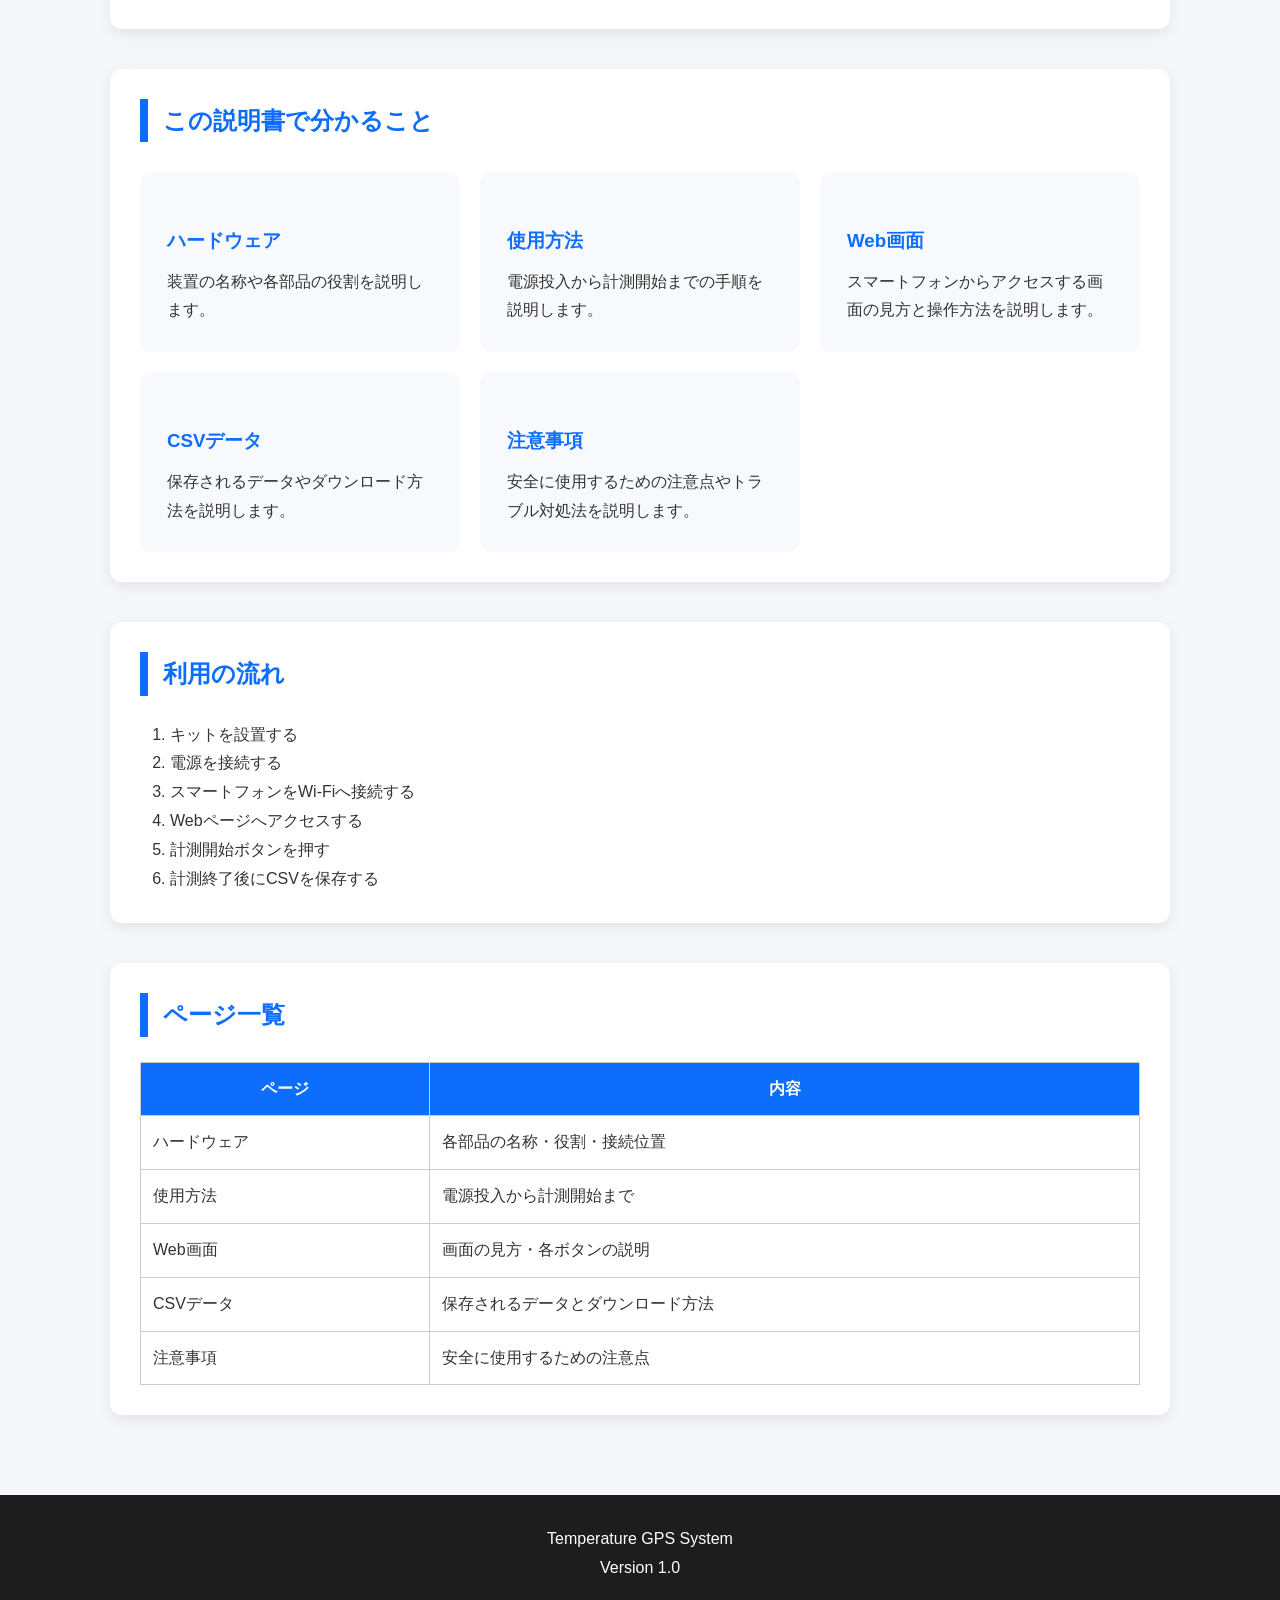
==== commit 04761dbc: "Enhance navigation with menu toggle and link grouping Added a menu toggle button and wrapped navigat" ====
--- a/docs/index.html
+++ b/docs/index.html
@@ -25,18 +25,19 @@
 
 <nav>
 
+<button class="menu-toggle">☰ メニュー</button>
+
+<div class="nav-links">
+
 <a href="index.html">ホーム</a>
-
 <a href="hardware.html">ハードウェア</a>
-
 <a href="operation.html">使用方法</a>
-
 <a href="web.html">Web画面</a>
-
 <a href="csv.html">CSVデータ</a>
-
 <a href="caution.html">注意事項</a>
 
+</div>
+
 </nav>
 
 
--- a/docs/style.css
+++ b/docs/style.css
@@ -186,6 +186,13 @@
 
 }
 
+.qr-group img{
+
+    width:120px;
+    max-width:120px;
+    height:auto;
+
+}
 figcaption{
 
     margin-top:10px;
@@ -388,5 +395,41 @@
     padding:20px;
 
 }
-
-}
+}
+
+/* スマートフォン向け */
+@media (max-width: 768px) {
+
+    nav{
+        flex-wrap: wrap;
+        gap: 6px;
+        padding: 8px;
+    }
+
+    nav a{
+        padding: 6px 10px;
+        font-size: 14px;
+    }
+
+}
+
+/* ===========================
+   注意事項ボックス
+=========================== */
+
+.warning-box{
+    background:#fff7e6;
+    border-left:6px solid #ff9800;
+    padding:15px;
+    margin:20px 0;
+    border-radius:8px;
+}
+
+.warning-box h3{
+    margin-top:0;
+    color:#c96d00;
+}
+
+.warning-box p{
+    margin:10px 0;
+}
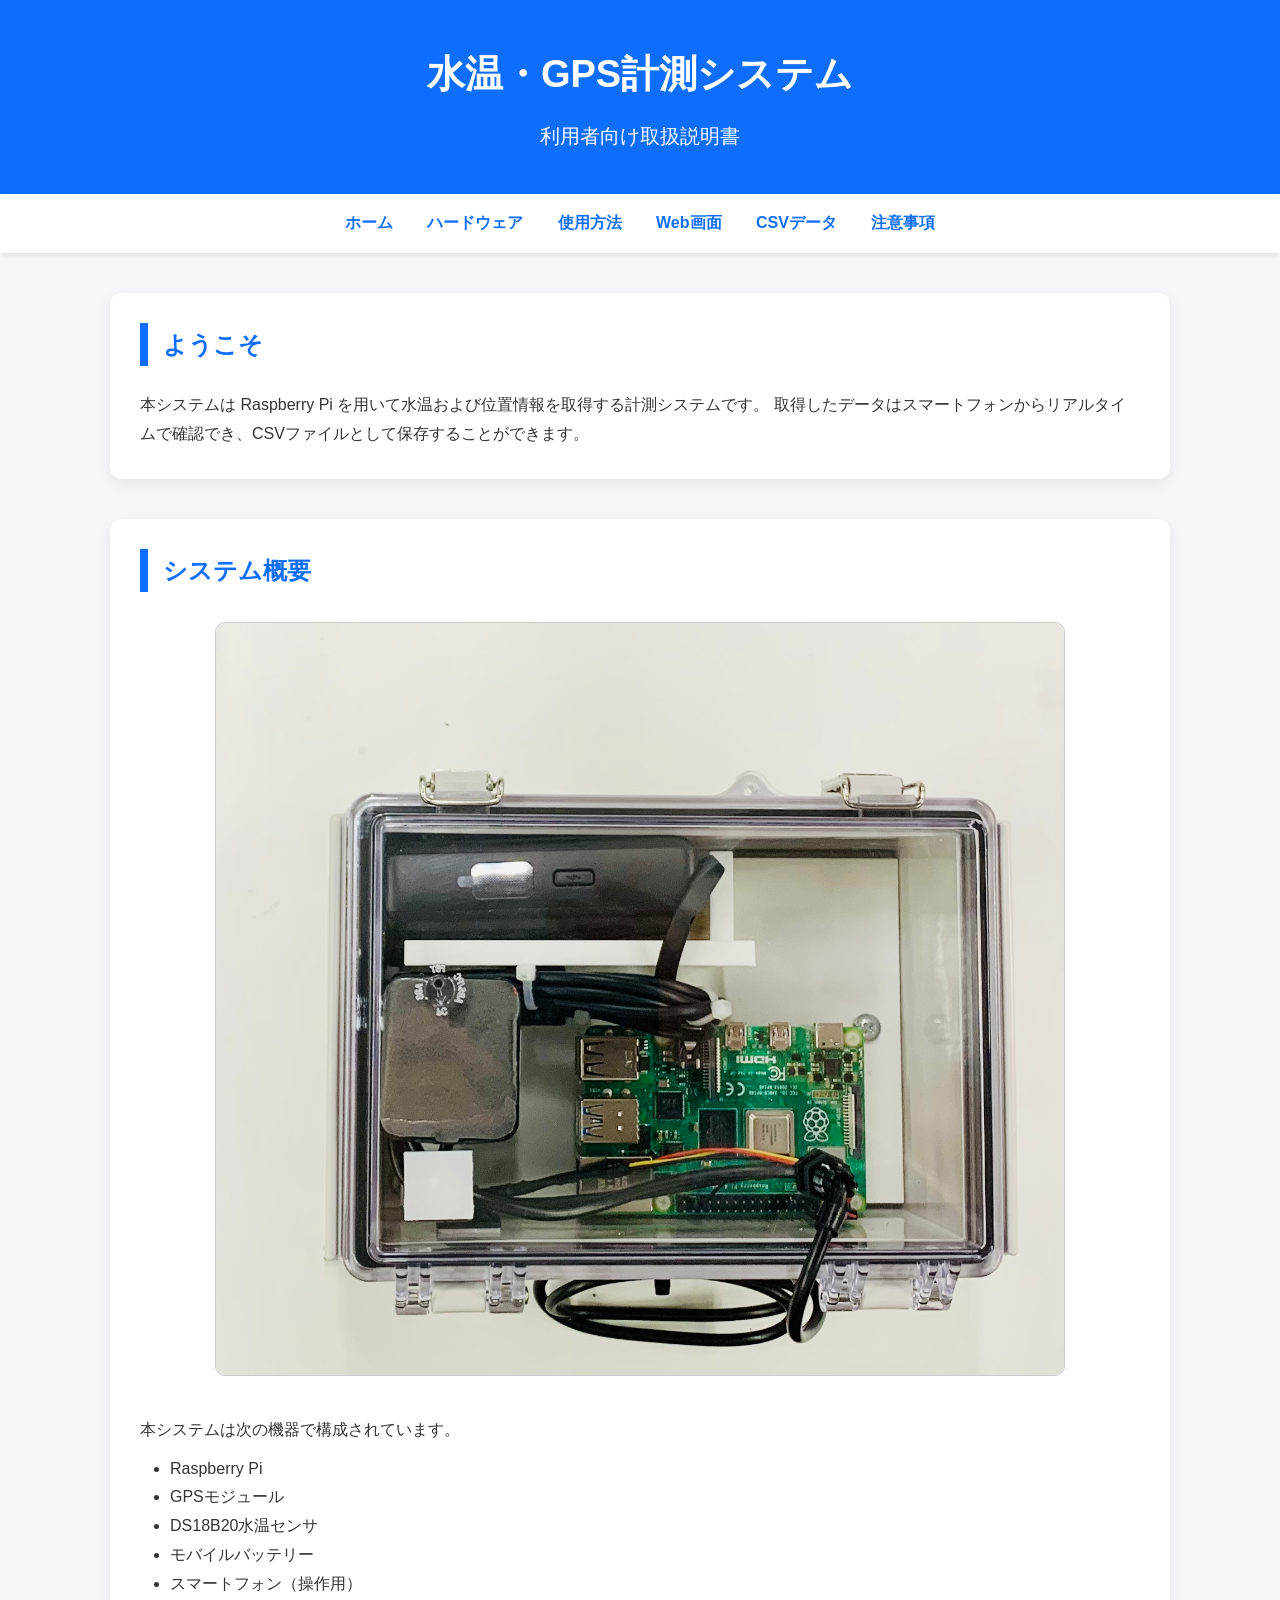
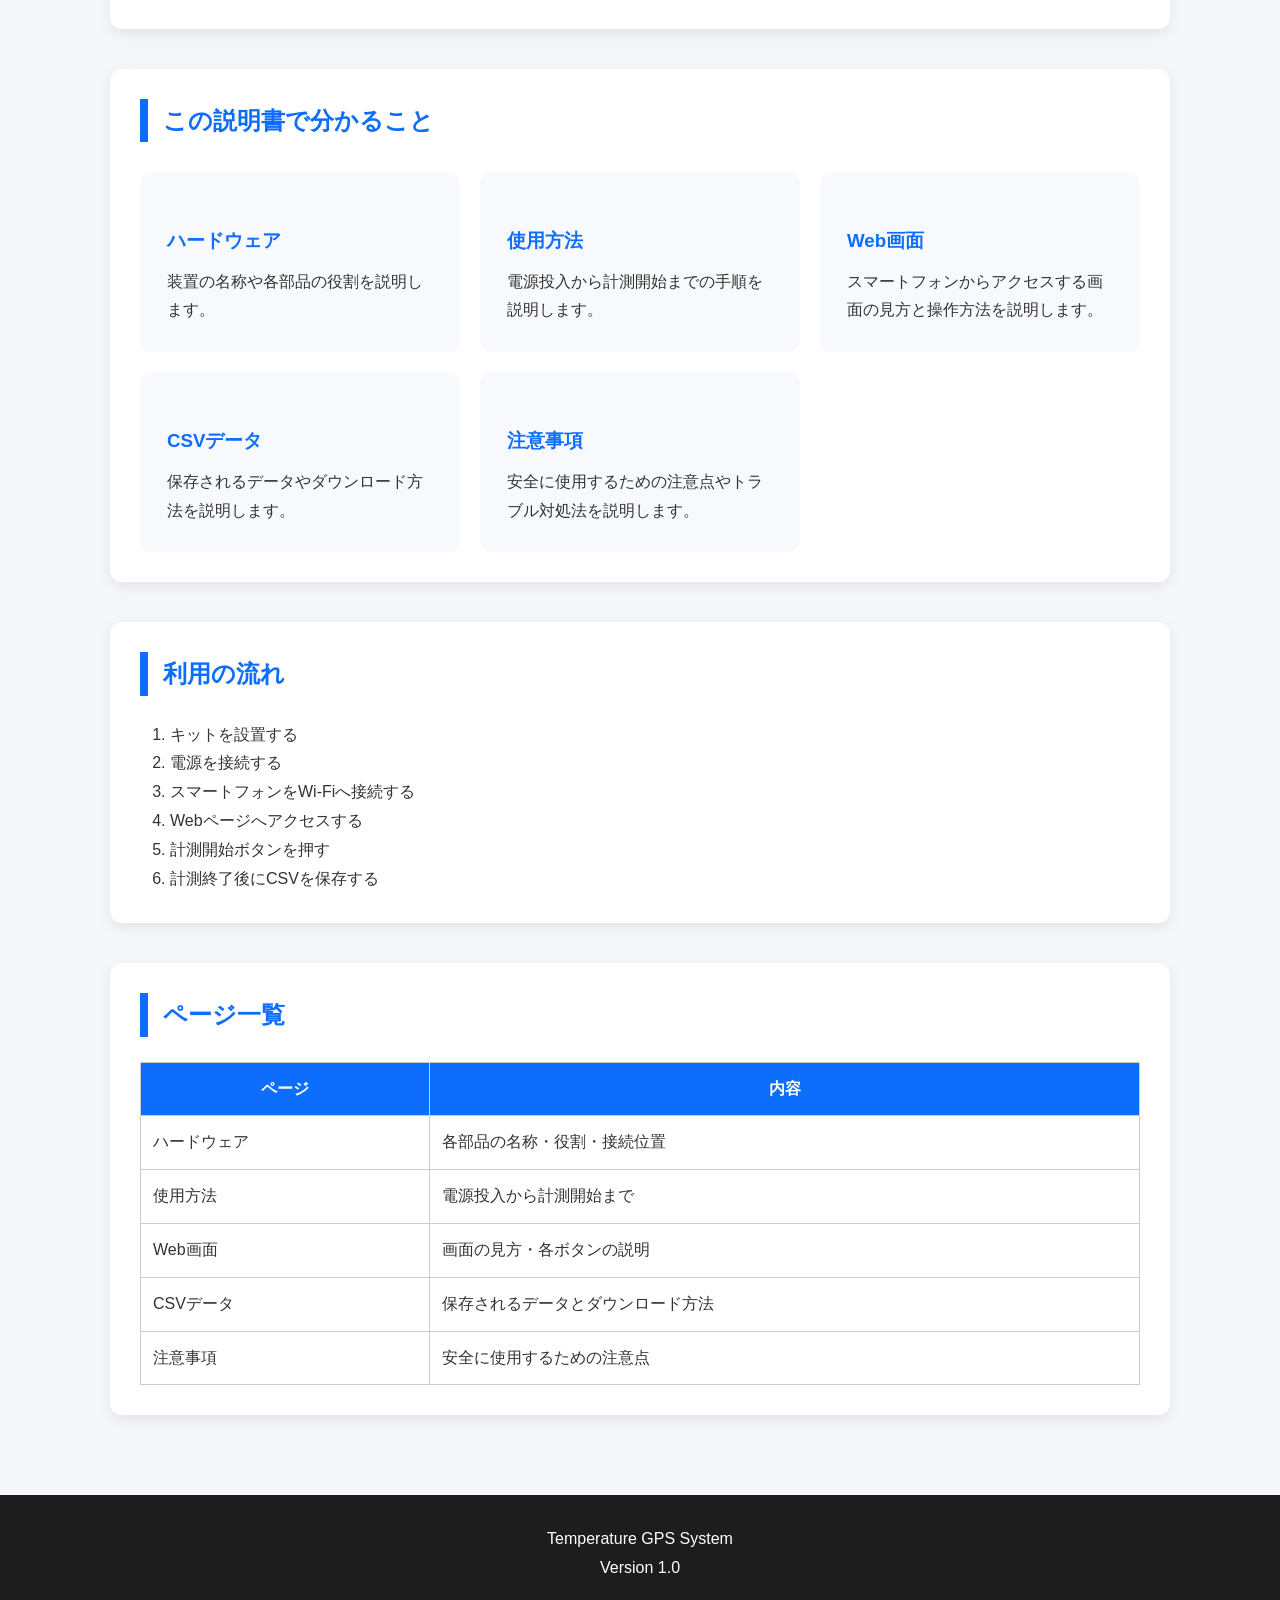
==== commit f5817b41: "Refactor menu toggle script to external file Removed inline script for menu toggle functionality and" ====
--- a/docs/index.html
+++ b/docs/index.html
@@ -271,7 +271,7 @@
 </p>
 
 </footer>
-
+<script src="menu.js"></script>
 </body>
 
 </html>
--- a/docs/style.css
+++ b/docs/style.css
@@ -54,6 +54,9 @@
 
 }
 
+.menu-toggle{
+    display:none;
+}
 
 /* ===========================
    ナビゲーション
@@ -372,43 +375,48 @@
 
 @media (max-width:700px){
 
-header h1{
-
-    font-size:28px;
-
-}
-
-nav{
-
-    flex-direction:column;
-
-}
-
-main{
-
-    padding:20px 10px;
-
-}
-
-section{
-
-    padding:20px;
-
-}
-}
-
-/* スマートフォン向け */
-@media (max-width: 768px) {
-
     nav{
-        flex-wrap: wrap;
-        gap: 6px;
-        padding: 8px;
-    }
-
-    nav a{
-        padding: 6px 10px;
-        font-size: 14px;
+        display:block;
+        padding:0;
+    }
+
+    main{
+        padding:20px 10px;
+    }
+
+    section{
+        padding:20px;
+    }
+
+}
+
+@media (max-width:768px){
+
+    .menu-toggle{
+        display:block;
+        width:100%;
+        background:#ffffff;
+        color:#0d6efd;
+        border:none;
+        padding:15px;
+        font-size:18px;
+        font-weight:bold;
+        cursor:pointer;
+    }
+
+    .nav-links{
+        display:none;
+    }
+
+    .nav-links.show{
+        display:flex;
+        flex-direction:column;
+    }
+
+    .nav-links a{
+        display:block;
+        padding:12px;
+        border-top:1px solid #ddd;
     }
 
 }
